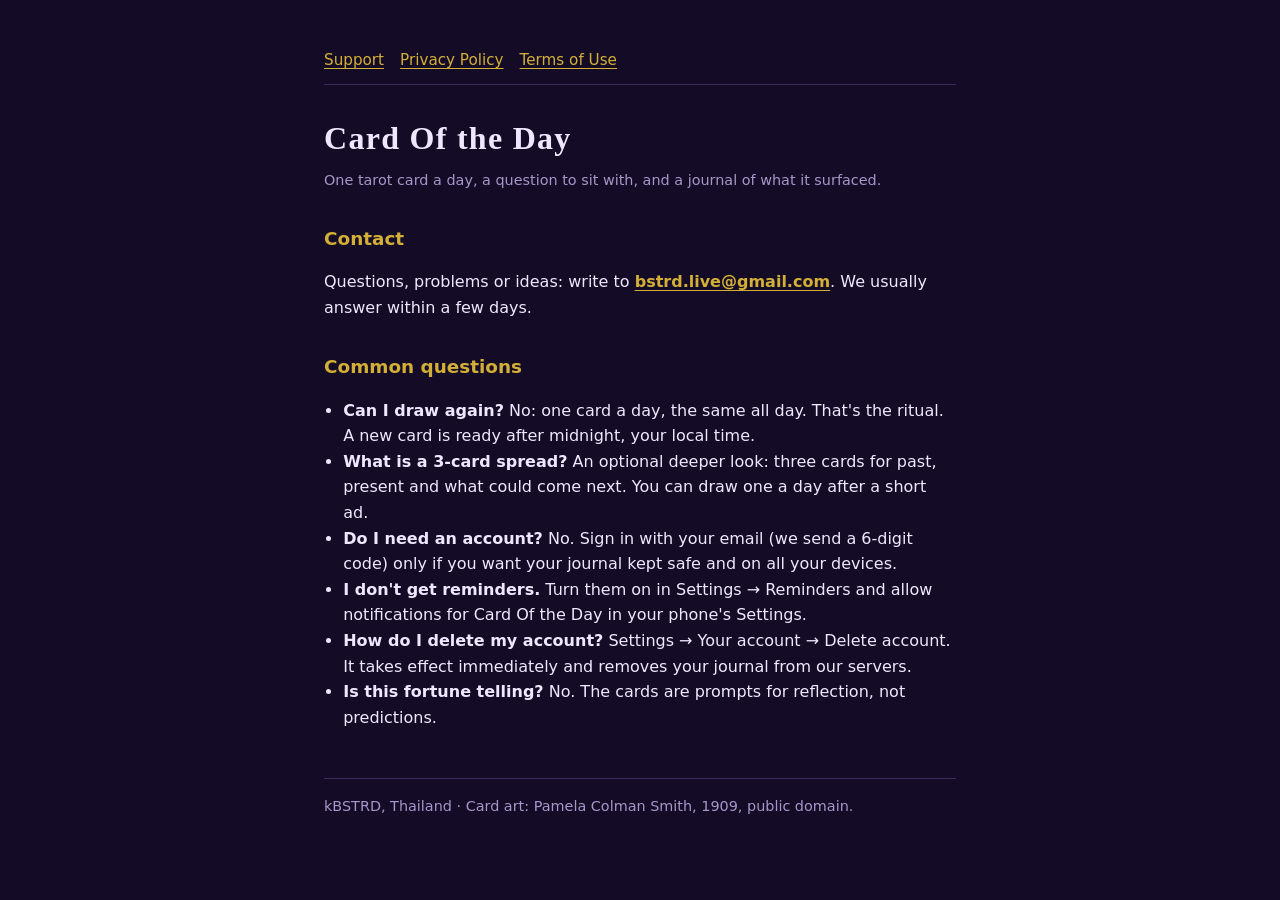
==== cardoftheday/index.html @ f16cdf5d "Card Of the Day: privacy, terms, support; app-ads.txt" ====
<!doctype html>
<html lang="en">
<head>
<meta charset="utf-8">
<meta name="viewport" content="width=device-width,initial-scale=1,viewport-fit=cover">
<title>Card Of the Day · Support</title>
<link rel="stylesheet" href="style.css">
</head>
<body>
<main>
<nav><a href="./">Support</a><a href="privacy.html">Privacy Policy</a><a href="terms.html">Terms of Use</a></nav>
<h1>Card Of the Day</h1>
<p class="meta">One tarot card a day, a question to sit with, and a journal of what it surfaced.</p>

<h2>Contact</h2>
<p>Questions, problems or ideas: write to
<a href="mailto:bstrd.live@gmail.com"><strong>bstrd.live@gmail.com</strong></a>. We usually answer
within a few days.</p>

<h2>Common questions</h2>
<ul>
<li><strong>Can I draw again?</strong> No: one card a day, the same all day. That's the ritual. A
new card is ready after midnight, your local time.</li>
<li><strong>What is a 3-card spread?</strong> An optional deeper look: three cards for past, present
and what could come next. You can draw one a day after a short ad.</li>
<li><strong>Do I need an account?</strong> No. Sign in with your email (we send a 6-digit code) only
if you want your journal kept safe and on all your devices.</li>
<li><strong>I don't get reminders.</strong> Turn them on in Settings → Reminders and allow
notifications for Card Of the Day in your phone's Settings.</li>
<li><strong>How do I delete my account?</strong> Settings → Your account → Delete account. It takes
effect immediately and removes your journal from our servers.</li>
<li><strong>Is this fortune telling?</strong> No. The cards are prompts for reflection, not
predictions.</li>
</ul>

<footer>kBSTRD, Thailand · Card art: Pamela Colman Smith, 1909, public domain.</footer>
</main>
</body>
</html>
---- cardoftheday/style.css ----
:root{--night:#140c26;--surface:#1b1033;--line:#3a2a5e;--gold:#d4af37;--ink:#efe6ff;--mute:#a796c9;color-scheme:dark}
*{box-sizing:border-box}
body{margin:0;background:var(--night);color:var(--ink);font:16px/1.6 -apple-system,"SF Pro Text",Roboto,"Segoe UI",system-ui,sans-serif}
main{max-width:42rem;margin:0 auto;padding:48px max(20px,env(safe-area-inset-left)) 64px}
h1{font-family:Cinzel,"Times New Roman",serif;font-weight:600;letter-spacing:.04em;font-size:2rem;margin:0 0 .25rem}
h2{font-size:1.15rem;margin:2rem 0 .5rem;color:var(--gold)}
p,li{color:var(--ink)}
.meta{color:var(--mute);font-size:.9rem;margin:0 0 1.5rem}
a{color:var(--gold);text-underline-offset:3px}
ul{padding-left:1.2rem}
nav{display:flex;gap:16px;flex-wrap:wrap;border-bottom:1px solid var(--line);padding-bottom:12px;margin-bottom:28px;font-size:.95rem}
footer{margin-top:3rem;padding-top:1rem;border-top:1px solid var(--line);color:var(--mute);font-size:.9rem}
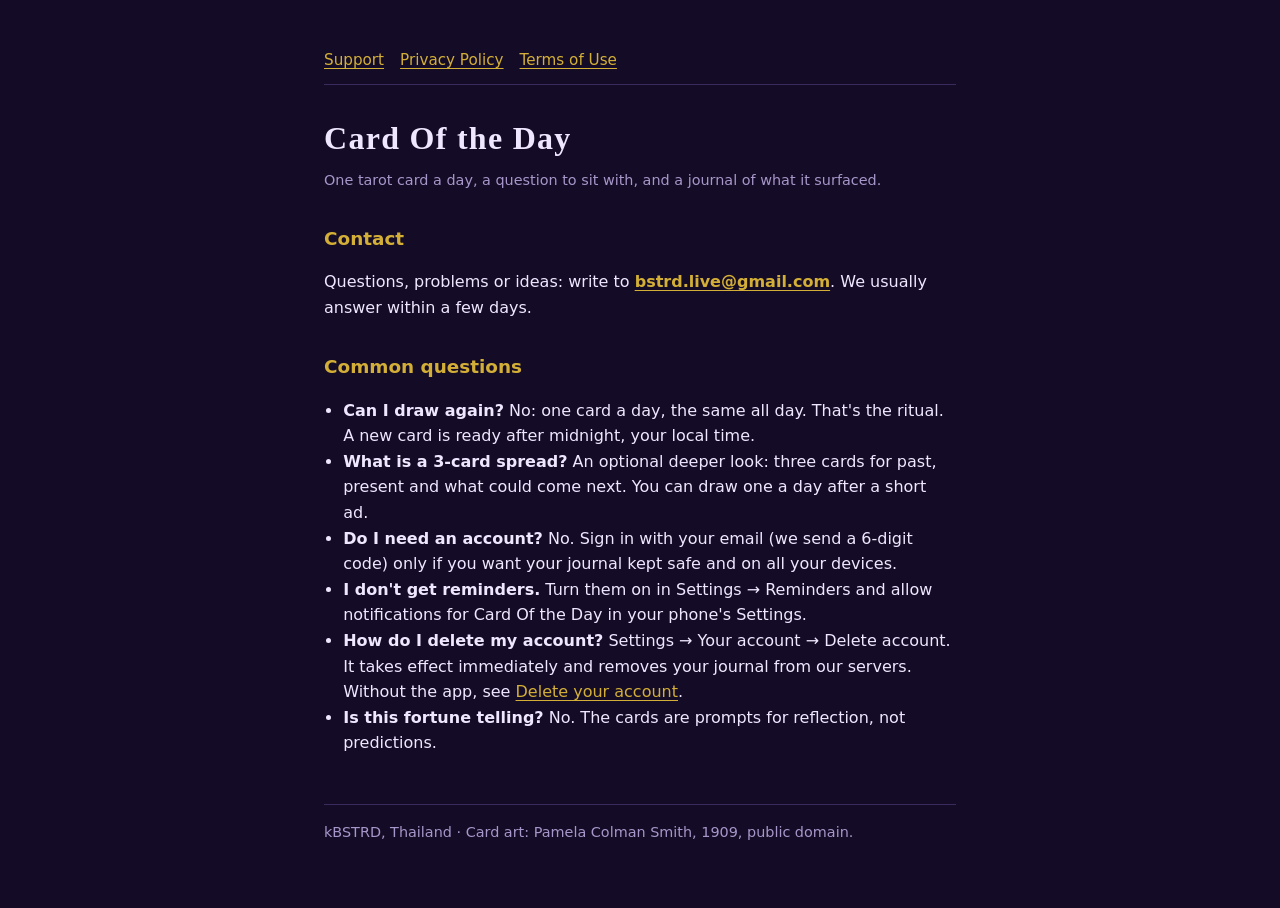
==== commit 1e05f308: "Card Of the Day: delete-account page" ====
--- a/cardoftheday/index.html
+++ b/cardoftheday/index.html
@@ -28,7 +28,8 @@
 <li><strong>I don't get reminders.</strong> Turn them on in Settings → Reminders and allow
 notifications for Card Of the Day in your phone's Settings.</li>
 <li><strong>How do I delete my account?</strong> Settings → Your account → Delete account. It takes
-effect immediately and removes your journal from our servers.</li>
+effect immediately and removes your journal from our servers. Without the app, see
+<a href="delete-account.html">Delete your account</a>.</li>
 <li><strong>Is this fortune telling?</strong> No. The cards are prompts for reflection, not
 predictions.</li>
 </ul>
